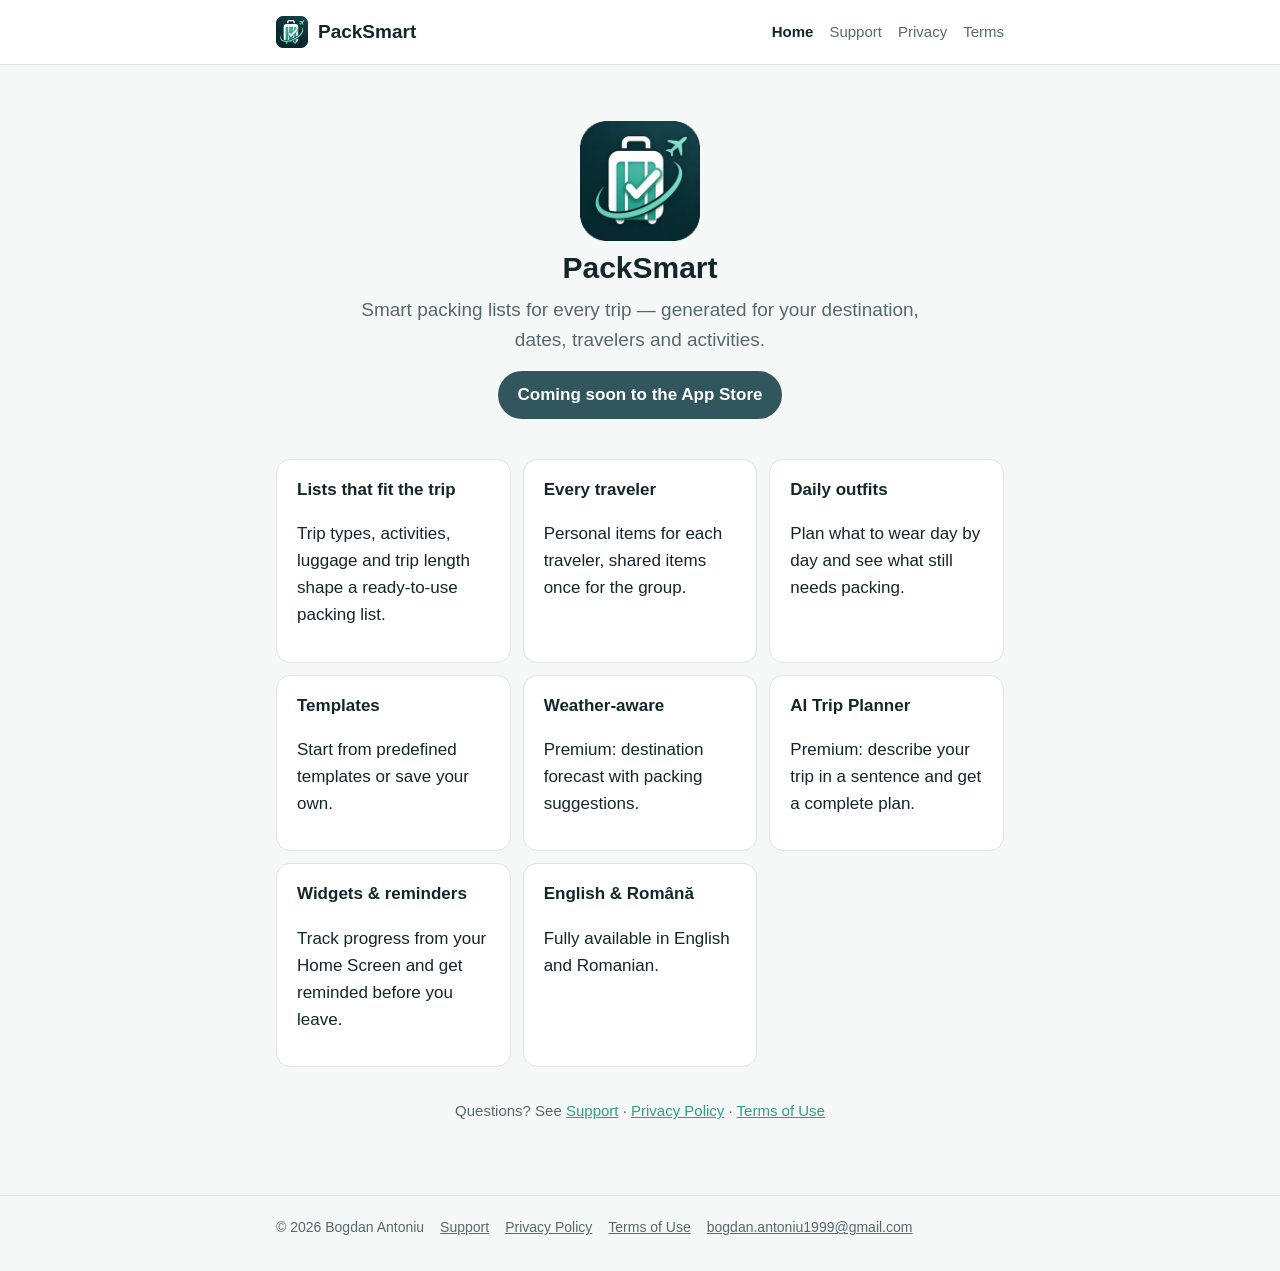
==== index.html @ 8895d054 "Add PackSmart website: home, support, privacy policy, terms of use English and Romanian pages for Gi" ====
<!DOCTYPE html>
<html lang="en">
<head>
  <meta charset="utf-8">
  <meta name="viewport" content="width=device-width, initial-scale=1">
  <title>PackSmart</title>
  <meta name="description" content="PackSmart — smart packing lists for every trip.">
  <meta name="color-scheme" content="light dark">
  <link rel="icon" type="image/png" href="favicon.png">
  <link rel="apple-touch-icon" href="icon.png">
  <link rel="stylesheet" href="style.css">
</head>
<body>
  <header class="site">
    <div class="inner">
      <a class="brand" href="index.html"><img src="icon.png" alt="" width="32" height="32">PackSmart</a>
      <nav aria-label="Main">
        <a href="index.html" aria-current="page">Home</a>
        <a href="support.html">Support</a>
        <a href="privacy.html">Privacy</a>
        <a href="terms.html">Terms</a>
      </nav>
    </div>
  </header>
  <main>
    <section class="hero">
      <img src="icon.png" alt="PackSmart app icon" width="120" height="120">
      <h1>PackSmart</h1>
      <p>Smart packing lists for every trip — generated for your destination, dates, travelers and activities.</p>
      <span class="button" aria-disabled="true">Coming soon to the App Store</span>
    </section>

    <section class="features" aria-label="Features">
      <div class="card"><h3>Lists that fit the trip</h3><p>Trip types, activities, luggage and trip length shape a ready-to-use packing list.</p></div>
      <div class="card"><h3>Every traveler</h3><p>Personal items for each traveler, shared items once for the group.</p></div>
      <div class="card"><h3>Daily outfits</h3><p>Plan what to wear day by day and see what still needs packing.</p></div>
      <div class="card"><h3>Templates</h3><p>Start from predefined templates or save your own.</p></div>
      <div class="card"><h3>Weather-aware</h3><p>Premium: destination forecast with packing suggestions.</p></div>
      <div class="card"><h3>AI Trip Planner</h3><p>Premium: describe your trip in a sentence and get a complete plan.</p></div>
      <div class="card"><h3>Widgets &amp; reminders</h3><p>Track progress from your Home Screen and get reminded before you leave.</p></div>
      <div class="card"><h3>English &amp; Română</h3><p>Fully available in English and Romanian.</p></div>
    </section>

    <p class="meta" style="text-align:center;margin-top:32px">Questions? See <a href="support.html">Support</a> · <a href="privacy.html">Privacy Policy</a> · <a href="terms.html">Terms of Use</a></p>
  </main>
  <footer class="site">
    <div class="inner">
      <span>&copy; 2026 Bogdan Antoniu</span>
      <a href="support.html">Support</a>
      <a href="privacy.html">Privacy Policy</a>
      <a href="terms.html">Terms of Use</a>
      <a href="mailto:bogdan.antoniu1999@gmail.com">bogdan.antoniu1999@gmail.com</a>
    </div>
  </footer>
</body>
</html>
---- style.css ----
:root {
  --bg: #f6f8f8;
  --surface: #ffffff;
  --text: #13262a;
  --muted: #56696d;
  --brand: #0f3a42;
  --accent: #2f9e88;
  --border: #dde5e6;
}
@media (prefers-color-scheme: dark) {
  :root {
    --bg: #0b1a1d;
    --surface: #122629;
    --text: #e6eff0;
    --muted: #9db2b5;
    --brand: #7fdcc6;
    --accent: #6fd3bd;
    --border: #22393d;
  }
}
* { box-sizing: border-box; }
html { -webkit-text-size-adjust: 100%; }
body {
  margin: 0;
  background: var(--bg);
  color: var(--text);
  font: 17px/1.6 -apple-system, BlinkMacSystemFont, "Segoe UI", Roboto, Helvetica, Arial, sans-serif;
}
a { color: var(--accent); }
header.site {
  border-bottom: 1px solid var(--border);
  background: var(--surface);
}
header.site .inner, main, footer.site .inner {
  max-width: 760px;
  margin: 0 auto;
  padding: 0 16px;
}
header.site .inner {
  display: flex;
  align-items: center;
  gap: 12px;
  min-height: 64px;
  flex-wrap: wrap;
}
header.site .brand {
  display: flex;
  align-items: center;
  gap: 10px;
  color: var(--text);
  text-decoration: none;
  font-weight: 700;
  font-size: 19px;
  margin-right: auto;
}
header.site .brand img { width: 32px; height: 32px; }
header.site nav { display: flex; gap: 16px; flex-wrap: wrap; font-size: 15px; }
header.site nav a { color: var(--muted); text-decoration: none; }
header.site nav a[aria-current="page"] { color: var(--text); font-weight: 600; }
main { padding-top: 32px; padding-bottom: 48px; }
h1 { font-size: 30px; line-height: 1.25; margin: 0 0 8px; }
h2 { font-size: 21px; margin: 32px 0 8px; }
h3 { font-size: 17px; margin: 24px 0 4px; }
p, li { color: var(--text); }
.meta { color: var(--muted); font-size: 15px; margin-bottom: 24px; }
.lang-switch { display: flex; gap: 8px; margin: 0 0 24px; }
.lang-switch a {
  border: 1px solid var(--border);
  border-radius: 999px;
  padding: 4px 14px;
  text-decoration: none;
  font-size: 14px;
  color: var(--text);
  background: var(--surface);
}
.card {
  background: var(--surface);
  border: 1px solid var(--border);
  border-radius: 14px;
  padding: 16px 20px;
  margin: 16px 0;
}
.table-wrap { overflow-x: auto; }
table { border-collapse: collapse; width: 100%; font-size: 15px; }
th, td { text-align: left; vertical-align: top; padding: 8px 10px; border-bottom: 1px solid var(--border); }
th { color: var(--muted); font-weight: 600; }
hr.lang { border: 0; border-top: 2px solid var(--border); margin: 56px 0 32px; }
.hero { text-align: center; padding: 24px 0 8px; }
.hero img { width: 120px; height: 120px; }
.hero p { color: var(--muted); font-size: 19px; max-width: 560px; margin: 8px auto 0; }
.features { display: grid; grid-template-columns: repeat(auto-fit, minmax(210px, 1fr)); gap: 12px; margin-top: 32px; }
.features .card { margin: 0; }
.features h3 { margin-top: 0; }
.button {
  display: inline-block;
  background: var(--brand);
  color: #fff;
  padding: 10px 20px;
  border-radius: 999px;
  text-decoration: none;
  font-weight: 600;
  margin-top: 16px;
}
@media (prefers-color-scheme: dark) { .button { color: #0b1a1d; } }
span.button { cursor: default; opacity: 0.85; }
footer.site { border-top: 1px solid var(--border); color: var(--muted); font-size: 14px; }
footer.site .inner { padding-top: 20px; padding-bottom: 32px; display: flex; gap: 16px; flex-wrap: wrap; }
footer.site a { color: var(--muted); }
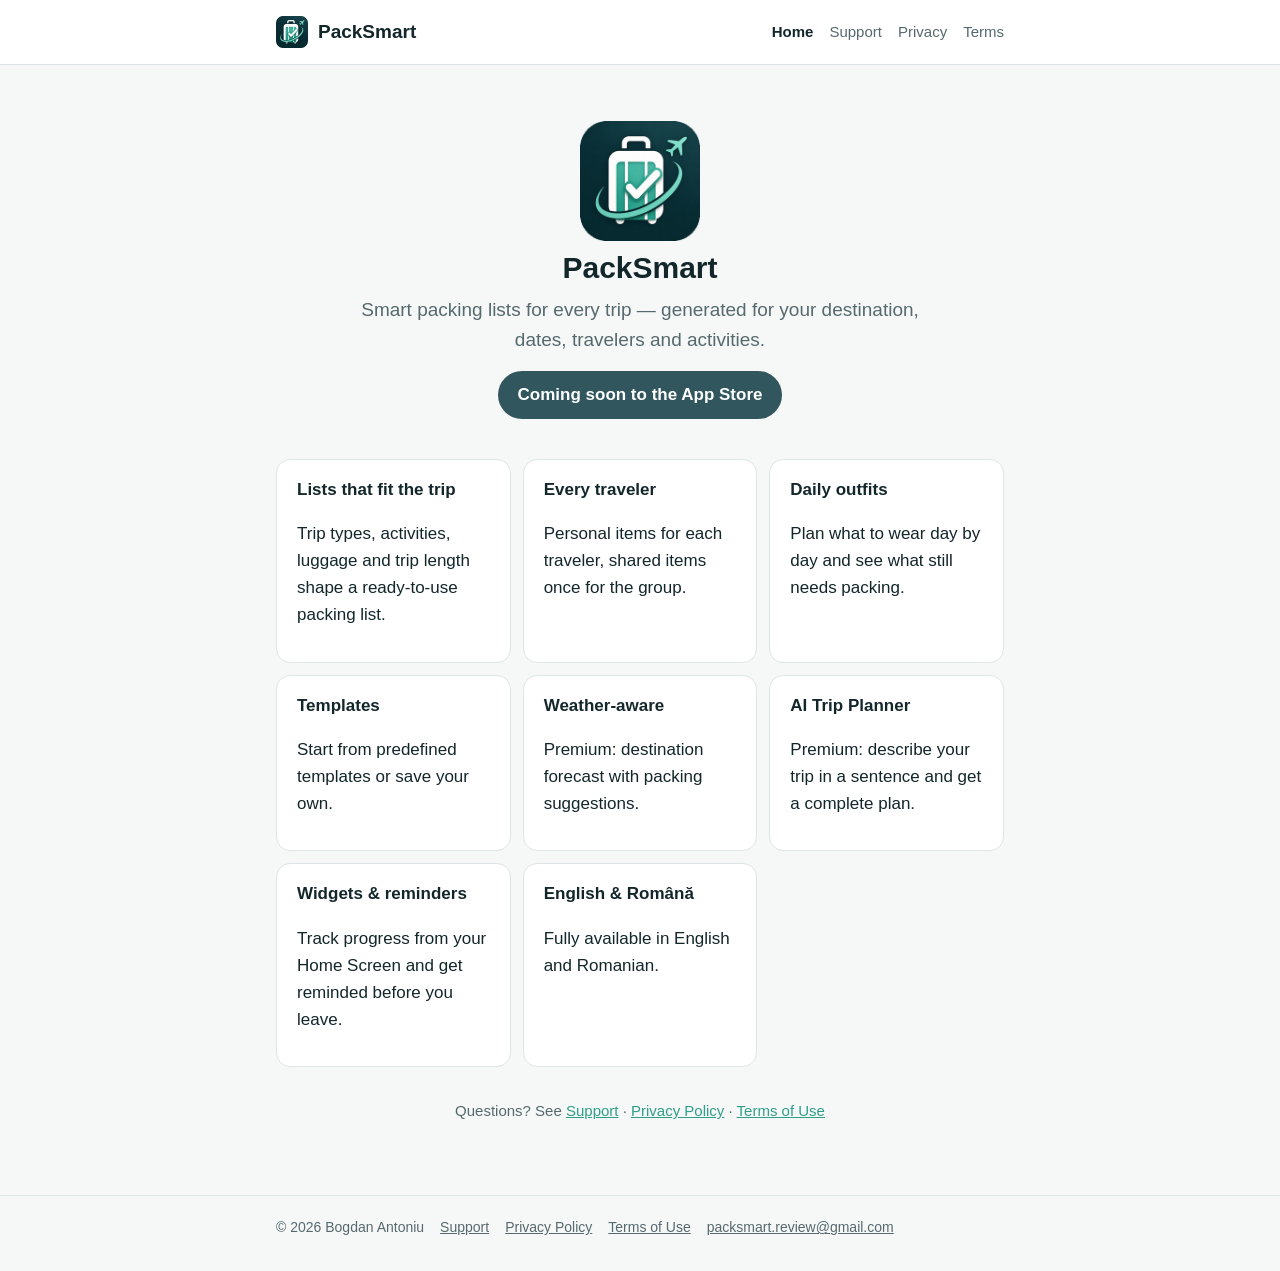
==== commit 4e9640bc: "Replace personal contact email with PackSmart support address Public-facing contact/support links (P" ====
--- a/index.html
+++ b/index.html
@@ -49,7 +49,7 @@
       <a href="support.html">Support</a>
       <a href="privacy.html">Privacy Policy</a>
       <a href="terms.html">Terms of Use</a>
-      <a href="mailto:bogdan.antoniu1999@gmail.com">bogdan.antoniu1999@gmail.com</a>
+      <a href="mailto:packsmart.review@gmail.com">packsmart.review@gmail.com</a>
     </div>
   </footer>
 </body>
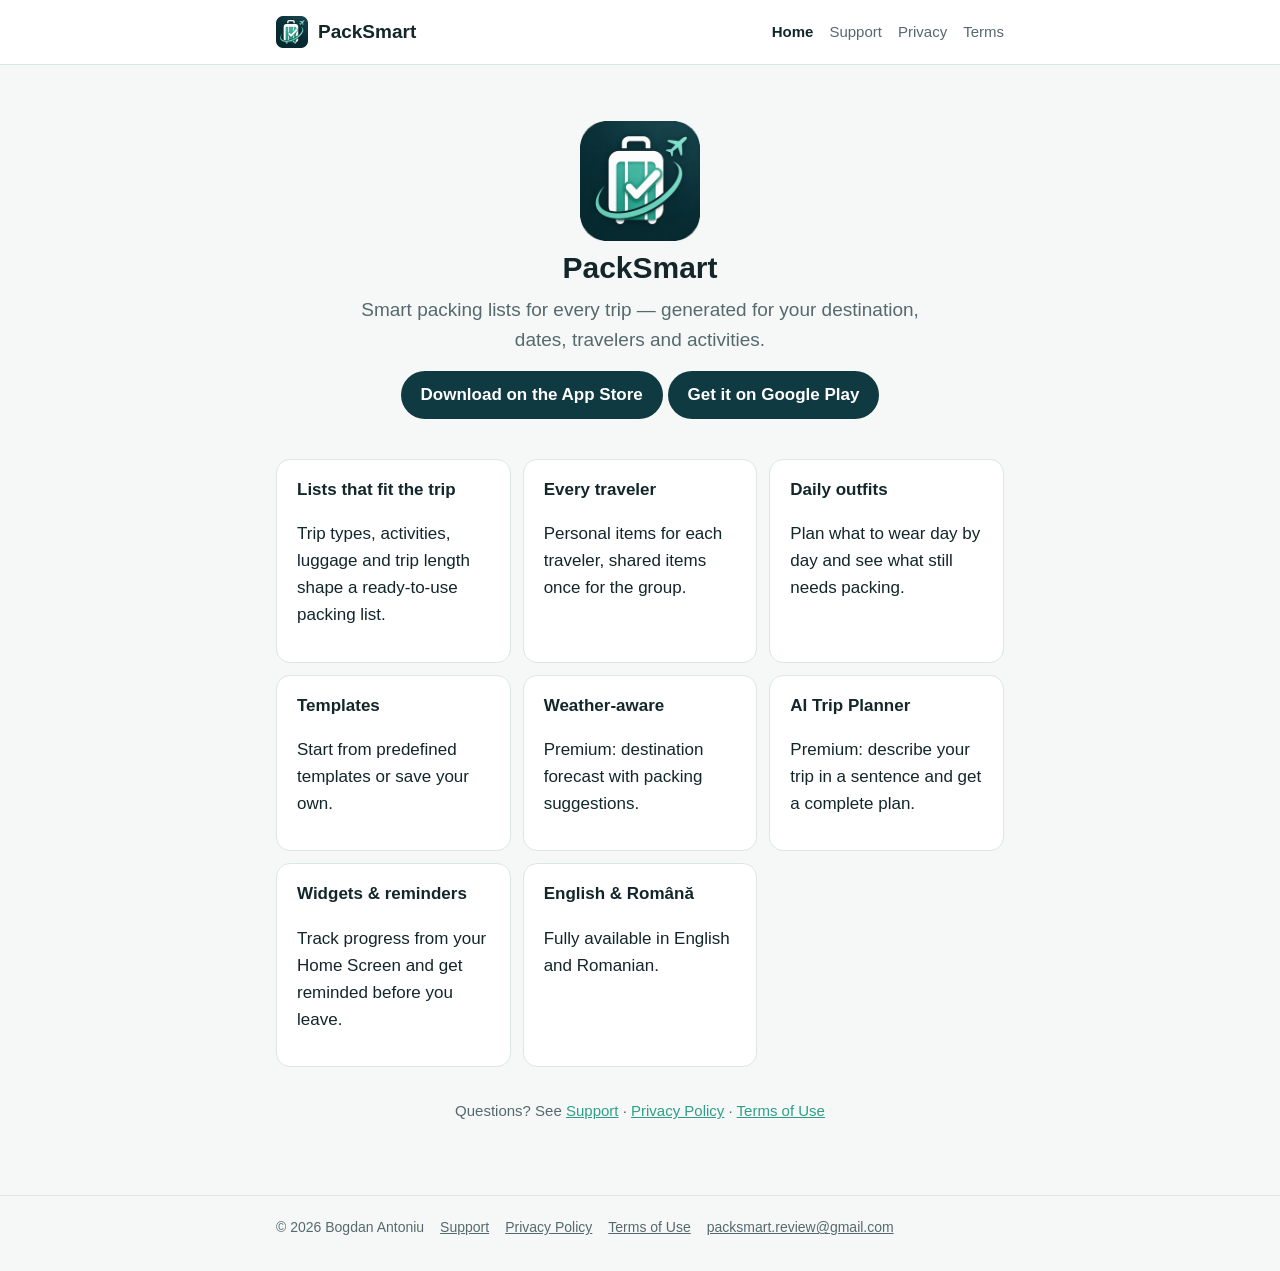
==== commit f2a7d274: "Home: link to the App Store and Google Play listings Co-Authored-By: Claude Sonnet 5.5 <noreply@anth" ====
--- a/index.html
+++ b/index.html
@@ -27,7 +27,8 @@
       <img src="icon.png" alt="PackSmart app icon" width="120" height="120">
       <h1>PackSmart</h1>
       <p>Smart packing lists for every trip — generated for your destination, dates, travelers and activities.</p>
-      <span class="button" aria-disabled="true">Coming soon to the App Store</span>
+      <a class="button" href="https://apps.apple.com/us/app/packsmart-travel-assistant/id6816695272">Download on the App Store</a>
+      <a class="button" href="https://play.google.com/store/apps/details?id=com.packsmart.app">Get it on Google Play</a>
     </section>
 
     <section class="features" aria-label="Features">
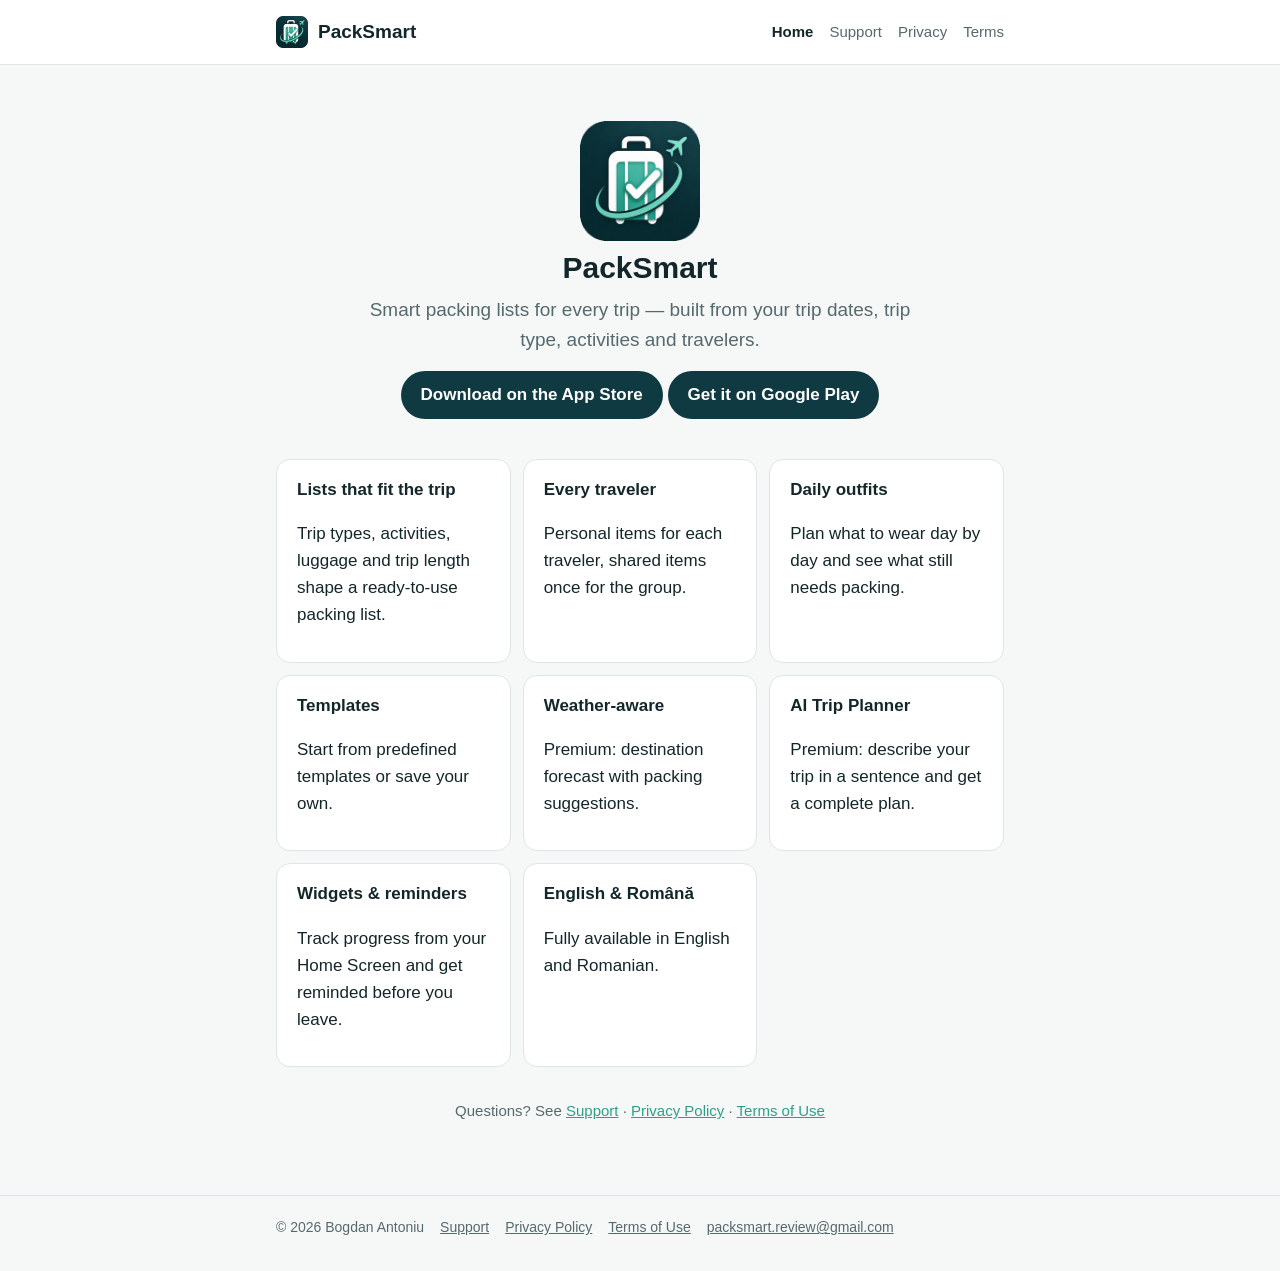
==== commit 593fde39: "Home: the packing list is built from dates, trip type, activities and travelers (the generator does " ====
--- a/index.html
+++ b/index.html
@@ -26,7 +26,7 @@
     <section class="hero">
       <img src="icon.png" alt="PackSmart app icon" width="120" height="120">
       <h1>PackSmart</h1>
-      <p>Smart packing lists for every trip — generated for your destination, dates, travelers and activities.</p>
+      <p>Smart packing lists for every trip — built from your trip dates, trip type, activities and travelers.</p>
       <a class="button" href="https://apps.apple.com/us/app/packsmart-travel-assistant/id6816695272">Download on the App Store</a>
       <a class="button" href="https://play.google.com/store/apps/details?id=com.packsmart.app">Get it on Google Play</a>
     </section>
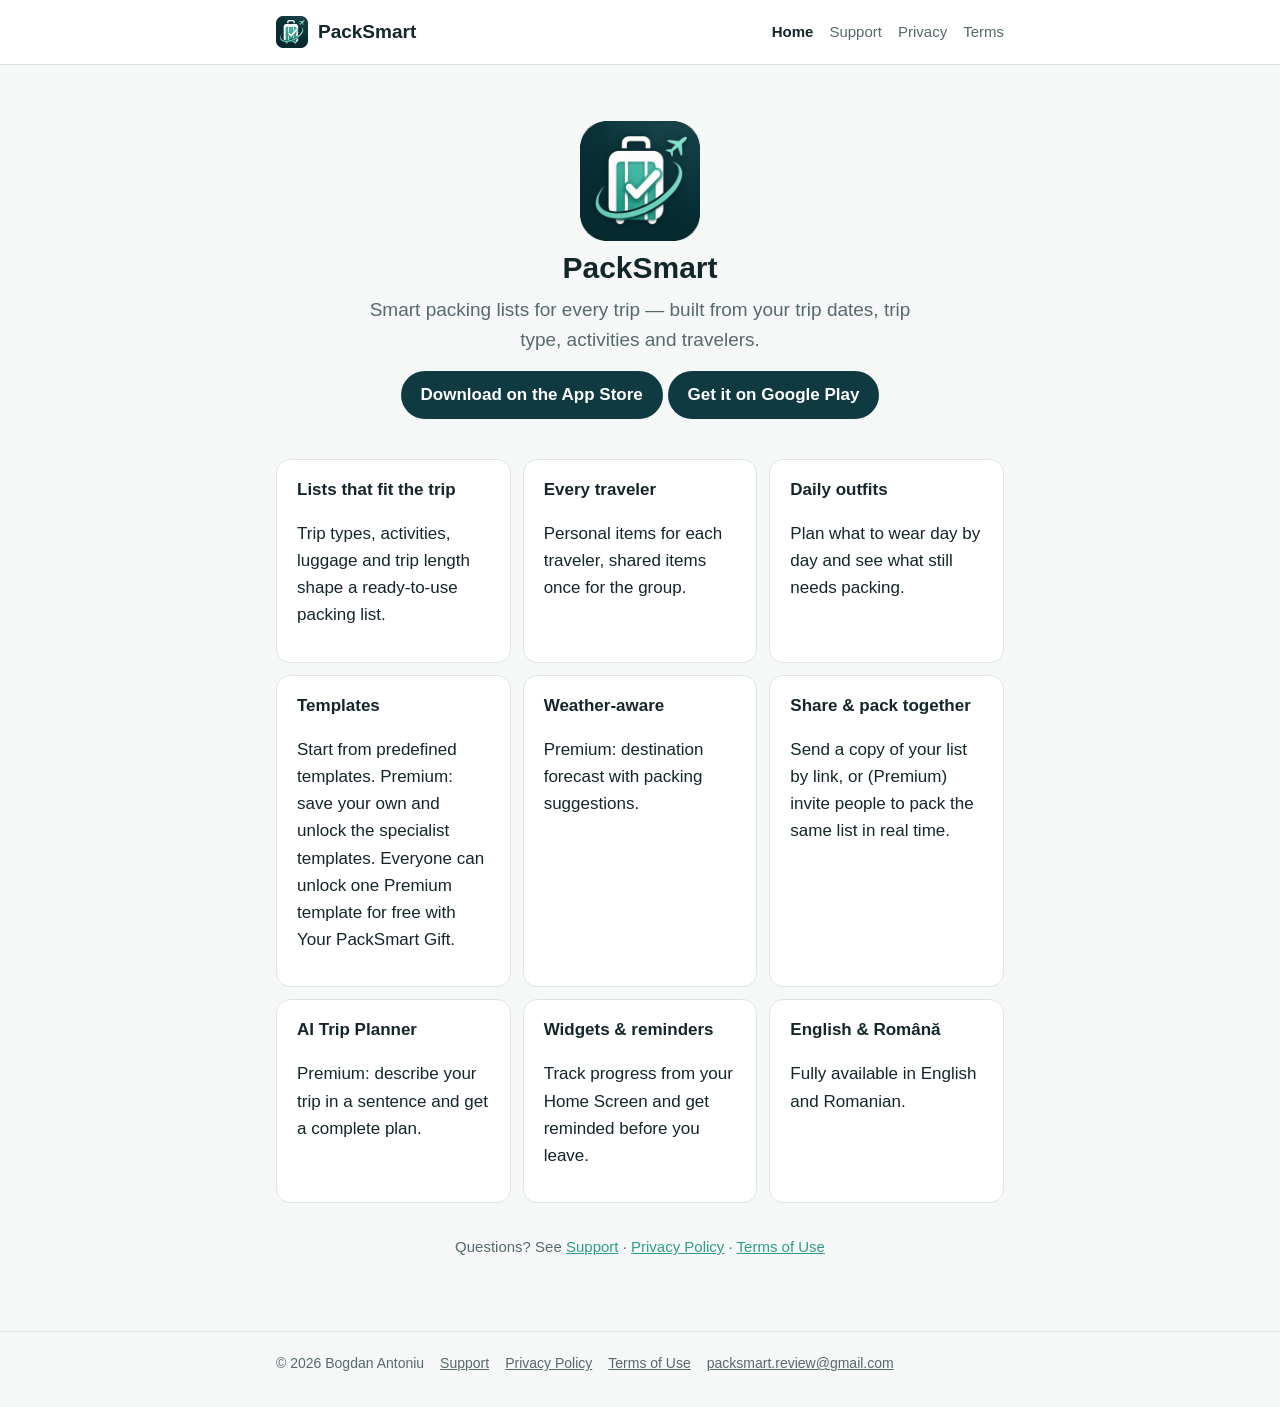
==== commit 31da378c: "Support/Terms/Home: Android instructions, gift, weather horizon and trip-details FAQs; Premium purch" ====
--- a/index.html
+++ b/index.html
@@ -35,8 +35,9 @@
       <div class="card"><h3>Lists that fit the trip</h3><p>Trip types, activities, luggage and trip length shape a ready-to-use packing list.</p></div>
       <div class="card"><h3>Every traveler</h3><p>Personal items for each traveler, shared items once for the group.</p></div>
       <div class="card"><h3>Daily outfits</h3><p>Plan what to wear day by day and see what still needs packing.</p></div>
-      <div class="card"><h3>Templates</h3><p>Start from predefined templates or save your own.</p></div>
+      <div class="card"><h3>Templates</h3><p>Start from predefined templates. Premium: save your own and unlock the specialist templates. Everyone can unlock one Premium template for free with Your PackSmart Gift.</p></div>
       <div class="card"><h3>Weather-aware</h3><p>Premium: destination forecast with packing suggestions.</p></div>
+      <div class="card"><h3>Share &amp; pack together</h3><p>Send a copy of your list by link, or (Premium) invite people to pack the same list in real time.</p></div>
       <div class="card"><h3>AI Trip Planner</h3><p>Premium: describe your trip in a sentence and get a complete plan.</p></div>
       <div class="card"><h3>Widgets &amp; reminders</h3><p>Track progress from your Home Screen and get reminded before you leave.</p></div>
       <div class="card"><h3>English &amp; Română</h3><p>Fully available in English and Romanian.</p></div>
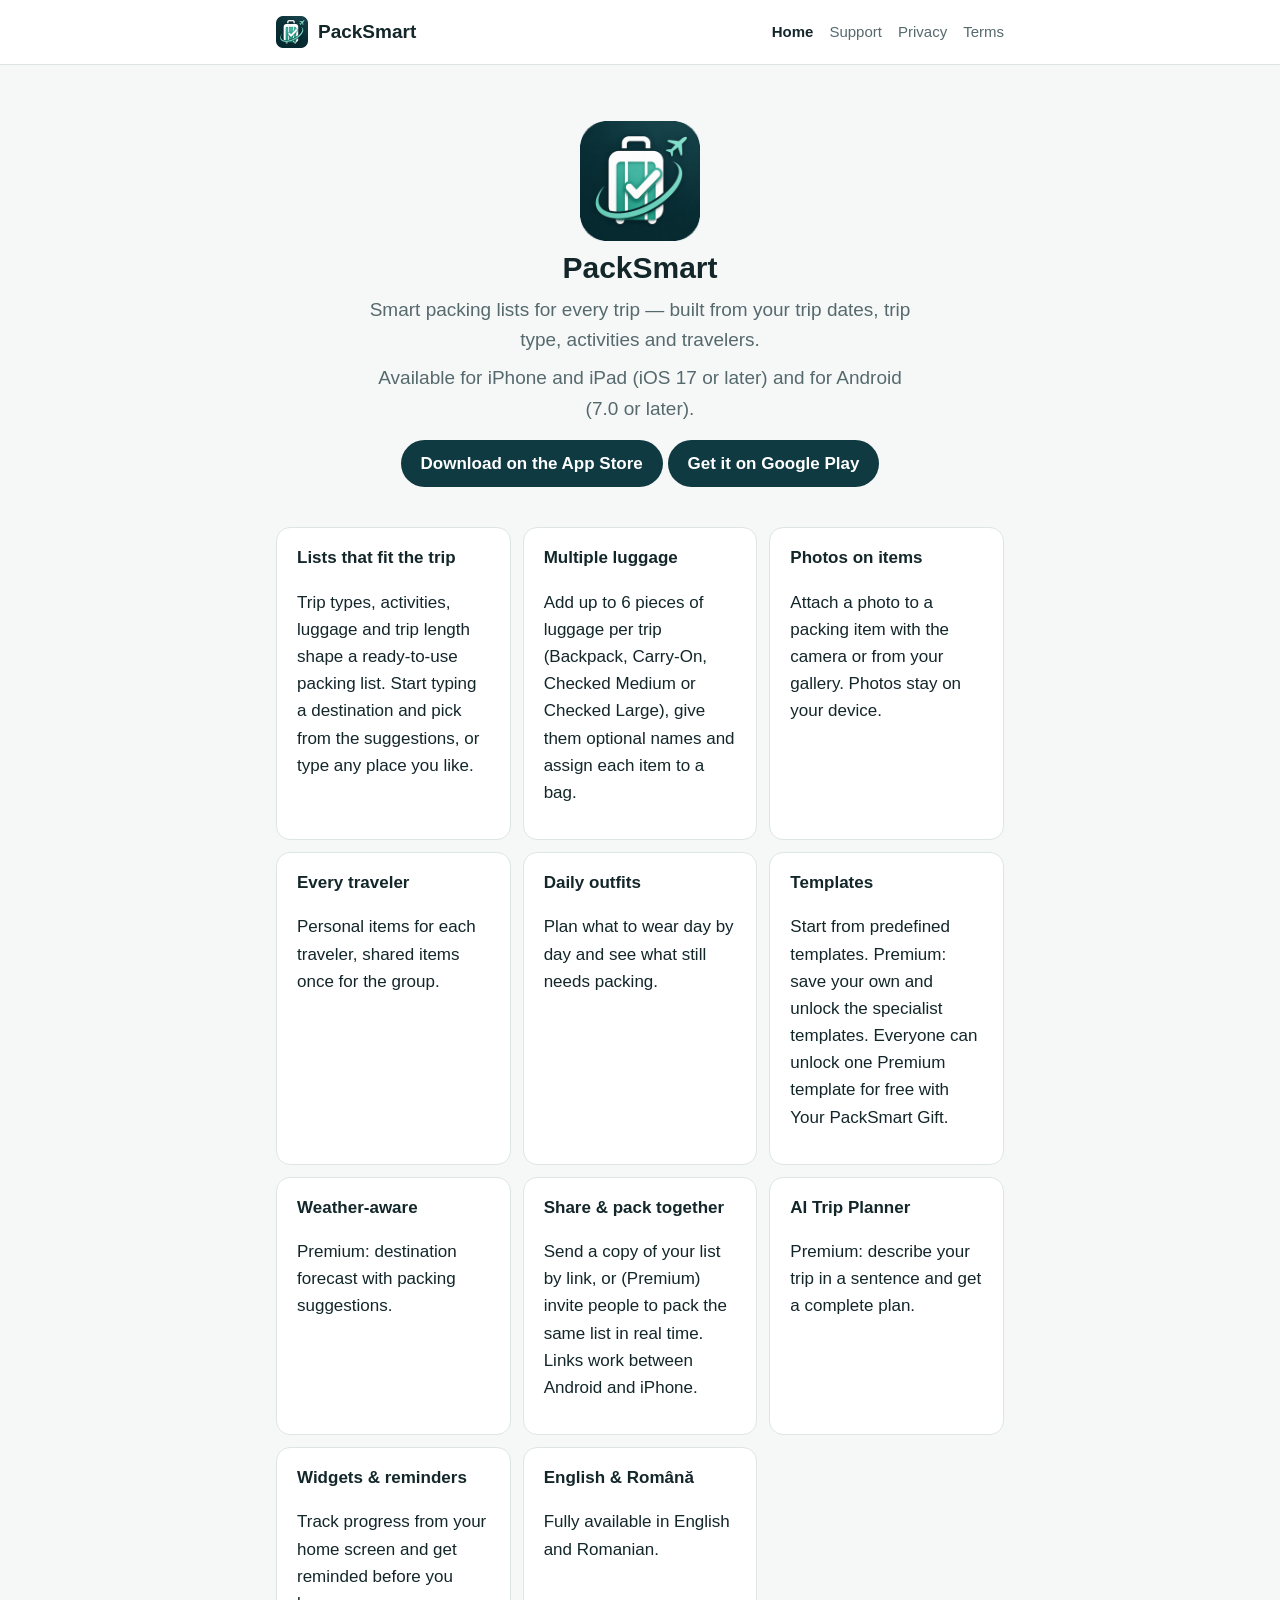
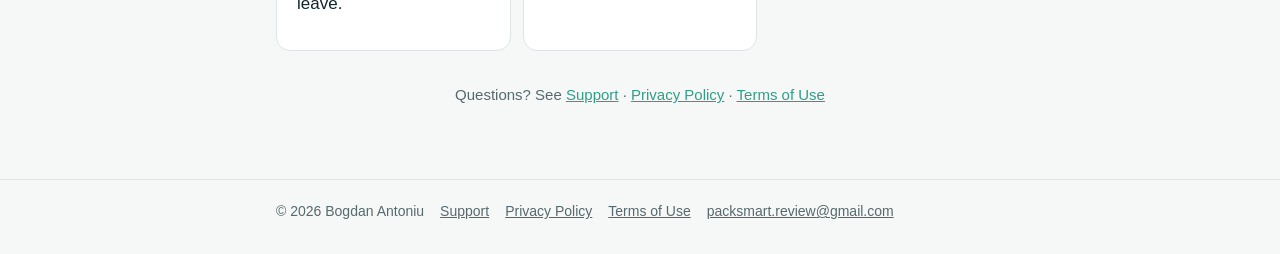
==== commit 167b9e73: "Next version: update pages for new features Privacy, terms, support, index and README updated for ba" ====
--- a/index.html
+++ b/index.html
@@ -27,19 +27,22 @@
       <img src="icon.png" alt="PackSmart app icon" width="120" height="120">
       <h1>PackSmart</h1>
       <p>Smart packing lists for every trip — built from your trip dates, trip type, activities and travelers.</p>
+      <p>Available for iPhone and iPad (iOS 17 or later) and for Android (7.0 or later).</p>
       <a class="button" href="https://apps.apple.com/us/app/packsmart-travel-assistant/id6816695272">Download on the App Store</a>
       <a class="button" href="https://play.google.com/store/apps/details?id=com.packsmart.app">Get it on Google Play</a>
     </section>
 
     <section class="features" aria-label="Features">
-      <div class="card"><h3>Lists that fit the trip</h3><p>Trip types, activities, luggage and trip length shape a ready-to-use packing list.</p></div>
+      <div class="card"><h3>Lists that fit the trip</h3><p>Trip types, activities, luggage and trip length shape a ready-to-use packing list. Start typing a destination and pick from the suggestions, or type any place you like.</p></div>
+      <div class="card"><h3>Multiple luggage</h3><p>Add up to 6 pieces of luggage per trip (Backpack, Carry-On, Checked Medium or Checked Large), give them optional names and assign each item to a bag.</p></div>
+      <div class="card"><h3>Photos on items</h3><p>Attach a photo to a packing item with the camera or from your gallery. Photos stay on your device.</p></div>
       <div class="card"><h3>Every traveler</h3><p>Personal items for each traveler, shared items once for the group.</p></div>
       <div class="card"><h3>Daily outfits</h3><p>Plan what to wear day by day and see what still needs packing.</p></div>
       <div class="card"><h3>Templates</h3><p>Start from predefined templates. Premium: save your own and unlock the specialist templates. Everyone can unlock one Premium template for free with Your PackSmart Gift.</p></div>
       <div class="card"><h3>Weather-aware</h3><p>Premium: destination forecast with packing suggestions.</p></div>
-      <div class="card"><h3>Share &amp; pack together</h3><p>Send a copy of your list by link, or (Premium) invite people to pack the same list in real time.</p></div>
+      <div class="card"><h3>Share &amp; pack together</h3><p>Send a copy of your list by link, or (Premium) invite people to pack the same list in real time. Links work between Android and iPhone.</p></div>
       <div class="card"><h3>AI Trip Planner</h3><p>Premium: describe your trip in a sentence and get a complete plan.</p></div>
-      <div class="card"><h3>Widgets &amp; reminders</h3><p>Track progress from your Home Screen and get reminded before you leave.</p></div>
+      <div class="card"><h3>Widgets &amp; reminders</h3><p>Track progress from your home screen and get reminded before you leave.</p></div>
       <div class="card"><h3>English &amp; Română</h3><p>Fully available in English and Romanian.</p></div>
     </section>
 
